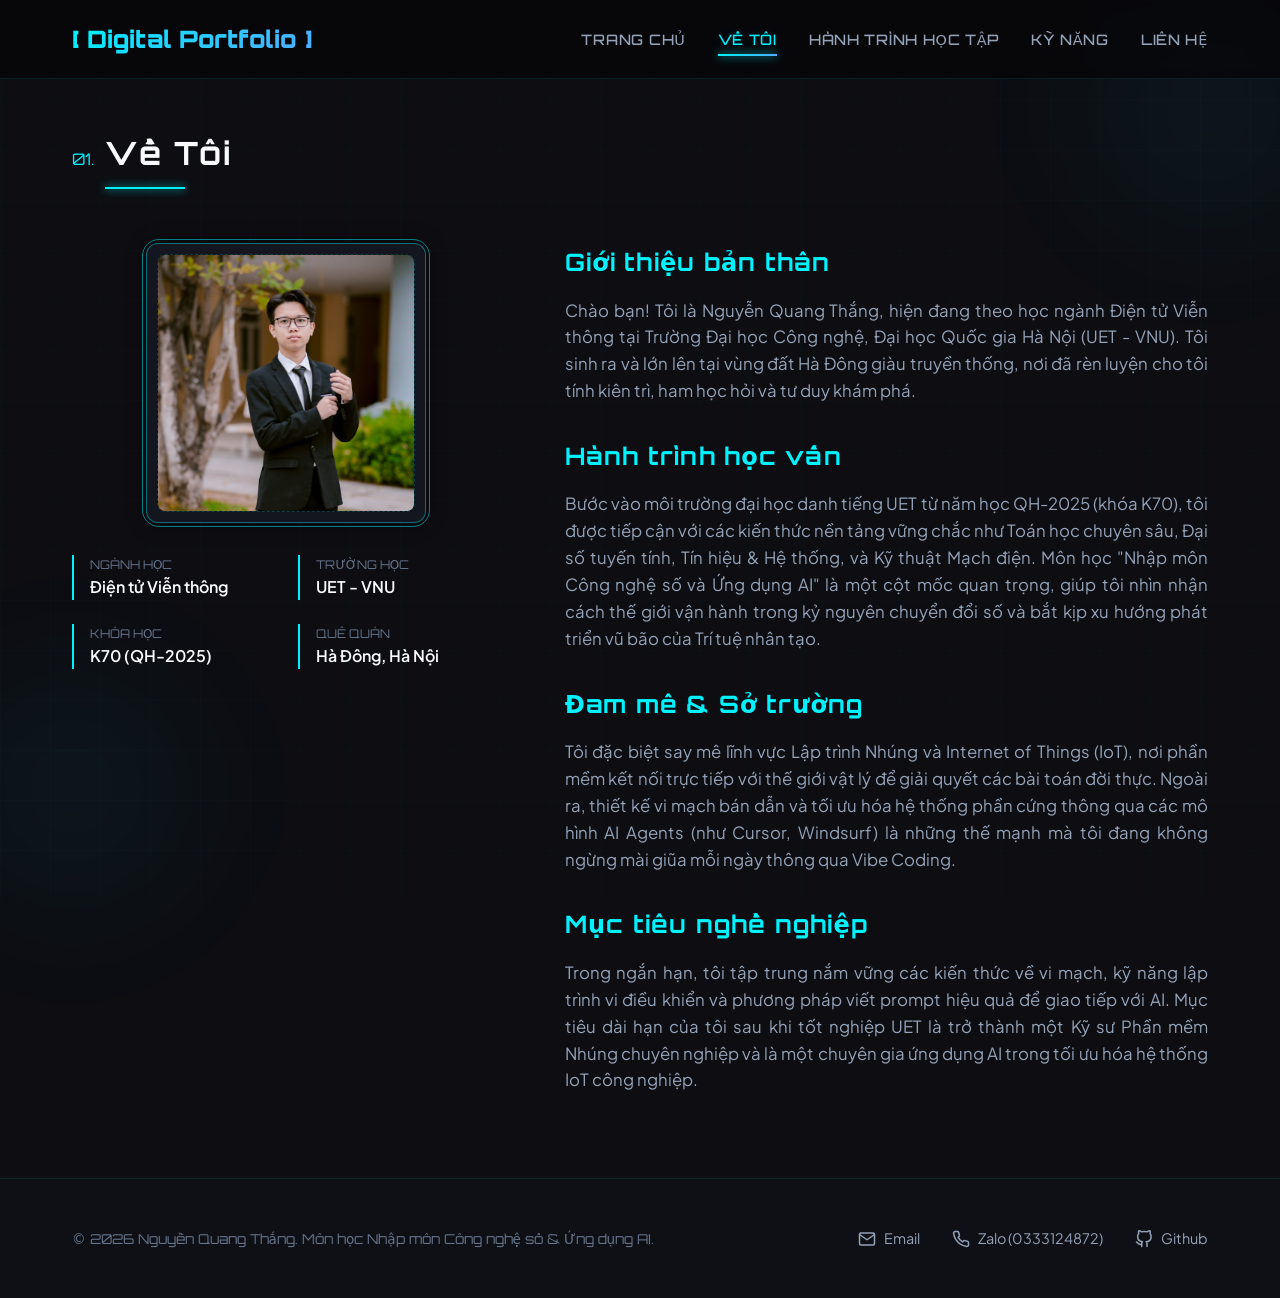
==== about.html @ 65fdec23 "Hoan thien portfolio 100%" ====
<!DOCTYPE html>
<html lang="vi">
<head>
    <meta charset="UTF-8">
    <meta name="viewport" content="width=device-width, initial-scale=1.0">
    <meta name="description" content="Thông tin giới thiệu về Nguyễn Quang Thắng - Sinh viên K70 Điện tử Viễn thông Đại học Công nghệ. Hành trình học vấn, đam mê và mục tiêu nghề nghiệp.">
    <title>Về Tôi | Nguyễn Quang Thắng</title>
    <link rel="icon" type="image/x-icon" href="assets/images/avatar.jpg">
    <!-- Open Graph / Facebook -->
    <meta property="og:type" content="website">
    <meta property="og:url" content="https://lionels-kayden.github.io/about.html">
    <meta property="og:title" content="Về Tôi | Digital Portfolio | Nguyễn Quang Thắng">
    <meta property="og:description" content="Thông tin giới thiệu về Nguyễn Quang Thắng - Sinh viên K70 Điện tử Viễn thông Đại học Công nghệ. Hành trình học vấn, đam mê và mục tiêu nghề nghiệp.">
    <meta property="og:image" content="https://via.placeholder.com/1200x630/0f111a/00f2fe?text=Nguyen+Quang+Thang+Portfolio">
    <!-- CSS Style Link -->
    <link rel="stylesheet" href="css/style.css">
</head>
<body class="page-fade-in">
    <!-- Background Elements -->
    <div class="glow-orb orb-1"></div>
    <div class="glow-orb orb-2"></div>

    <!-- Header & Navigation -->
    <header class="header" id="header">
        <nav class="navbar" id="navbar">
            <a href="index.html" class="logo" id="logoLink">Digital Portfolio</a>
            
            <div class="hamburger" id="navToggleBtn" aria-label="Toggle Navigation Menu">
                <span></span>
                <span></span>
                <span></span>
            </div>

            <ul class="nav-menu" id="navMenu">
                <li><a href="index.html" class="nav-link" id="navHome">Trang chủ</a></li>
                <li><a href="about.html" class="nav-link" id="navAbout">Về tôi</a></li>
                <li><a href="journey.html" class="nav-link" id="navJourney">Hành trình học tập</a></li>
                <li><a href="skills.html" class="nav-link" id="navSkills">Kỹ năng</a></li>
                <li><a href="contact.html" class="nav-link" id="navContact">Liên hệ</a></li>
            </ul>
        </nav>
    </header>

    <!-- Main Container -->
    <main class="container">
        <!-- About Header -->
        <section class="about-header" id="aboutHeader">
            <span class="section-number" id="aboutNum">01.</span>
            <h2 class="section-title" id="aboutTitle">Về Tôi</h2>
        </section>

        <!-- About Layout -->
        <div class="about-layout" id="aboutLayout">
            <!-- Left Column: Avatar & Quick Info -->
            <div class="about-left" id="aboutLeftCol">
                <div class="avatar-wrapper" id="avatarWrap">
                    <div class="avatar-frame" id="avatarFrame">
                        <img src="assets/images/avatar.png" alt="Nguyễn Quang Thắng" style="width: 100%; height: 100%; object-fit: cover;">
                    </div>
                </div>

                <div class="about-meta" style="width: 100%; margin-top: 2rem;" id="aboutMeta">
                    <div class="meta-item" id="metaMajor">
                        <div class="meta-label">Ngành học</div>
                        <div class="meta-val">Điện tử Viễn thông</div>
                    </div>
                    <div class="meta-item" id="metaSchool">
                        <div class="meta-label">Trường học</div>
                        <div class="meta-val">UET - VNU</div>
                    </div>
                    <div class="meta-item" id="metaClass">
                        <div class="meta-label">Khóa học</div>
                        <div class="meta-val">K70 (QH-2025)</div>
                    </div>
                    <div class="meta-item" id="metaHometown">
                        <div class="meta-label">Quê quán</div>
                        <div class="meta-val">Hà Đông, Hà Nội</div>
                    </div>
                </div>
            </div>

            <!-- Right Column: Detailed Stories -->
            <div class="about-content" id="aboutRightCol">
                <h3 id="storyIntro">Giới thiệu bản thân</h3>
                <p>
                    Chào bạn! Tôi là Nguyễn Quang Thắng, hiện đang theo học ngành Điện tử Viễn thông tại Trường Đại học Công nghệ, Đại học Quốc gia Hà Nội (UET - VNU). Tôi sinh ra và lớn lên tại vùng đất Hà Đông giàu truyền thống, nơi đã rèn luyện cho tôi tính kiên trì, ham học hỏi và tư duy khám phá.
                </p>

                <h3 id="storyEducation">Hành trình học vấn</h3>
                <p>
                    Bước vào môi trường đại học danh tiếng UET từ năm học QH-2025 (khóa K70), tôi được tiếp cận với các kiến thức nền tảng vững chắc như Toán học chuyên sâu, Đại số tuyến tính, Tín hiệu & Hệ thống, và Kỹ thuật Mạch điện. Môn học "Nhập môn Công nghệ số và Ứng dụng AI" là một cột mốc quan trọng, giúp tôi nhìn nhận cách thế giới vận hành trong kỷ nguyên chuyển đổi số và bắt kịp xu hướng phát triển vũ bão của Trí tuệ nhân tạo.
                </p>

                <h3 id="storyPassions">Đam mê & Sở trường</h3>
                <p>
                    Tôi đặc biệt say mê lĩnh vực Lập trình Nhúng và Internet of Things (IoT), nơi phần mềm kết nối trực tiếp với thế giới vật lý để giải quyết các bài toán đời thực. Ngoài ra, thiết kế vi mạch bán dẫn và tối ưu hóa hệ thống phần cứng thông qua các mô hình AI Agents (như Cursor, Windsurf) là những thế mạnh mà tôi đang không ngừng mài giũa mỗi ngày thông qua Vibe Coding.
                </p>

                <h3 id="storyGoals">Mục tiêu nghề nghiệp</h3>
                <p>
                    Trong ngắn hạn, tôi tập trung nắm vững các kiến thức về vi mạch, kỹ năng lập trình vi điều khiển và phương pháp viết prompt hiệu quả để giao tiếp với AI. Mục tiêu dài hạn của tôi sau khi tốt nghiệp UET là trở thành một Kỹ sư Phần mềm Nhúng chuyên nghiệp và là một chuyên gia ứng dụng AI trong tối ưu hóa hệ thống IoT công nghiệp.
                </p>
            </div>
        </div>
    </main>

    <!-- Footer -->
    <footer class="footer" id="footer">
        <div class="footer-content" id="footerContent">
            <div class="footer-left" id="footerLeft">
                <p id="copyright">© 2026 Nguyễn Quang Thắng. Môn học Nhập môn Công nghệ số & Ứng dụng AI.</p>
            </div>
            <div class="footer-contacts" id="footerContacts">
                <a href="mailto:nguyenquangthang8827@gmail.com" class="contact-link" id="contactEmail">
                    <svg width="18" height="18" viewBox="0 0 24 24" fill="none" stroke="currentColor" stroke-width="2" stroke-linecap="round" stroke-linejoin="round">
                        <path d="M4 4h16c1.1 0 2 .9 2 2v12c0 1.1-.9 2-2 2H4c-1.1 0-2-.9-2-2V6c0-1.1.9-2 2-2z" />
                        <polyline points="22,6 12,13 2,6" />
                    </svg>
                    Email
                </a>
                <a href="tel:0333124872" class="contact-link" id="contactZalo">
                    <svg width="18" height="18" viewBox="0 0 24 24" fill="none" stroke="currentColor" stroke-width="2" stroke-linecap="round" stroke-linejoin="round">
                        <path d="M22 16.92v3a2 2 0 0 1-2.18 2 19.79 19.79 0 0 1-8.63-3.07 19.5 19.5 0 0 1-6-6 19.79 19.79 0 0 1-3.07-8.67A2 2 0 0 1 4.11 2h3a2 2 0 0 1 2 1.72 12.84 12.84 0 0 0 .7 2.81 2 2 0 0 1-.45 2.11L8.09 9.91a16 16 0 0 0 6 6l1.27-1.27a2 2 0 0 1 2.11-.45 12.84 12.84 0 0 0 2.81.7A2 2 0 0 1 22 16.92z" />
                    </svg>
                    Zalo (0333124872)
                </a>
                <a href="https://github.com/lionels-kayden" target="_blank" rel="noopener noreferrer" class="contact-link" id="contactGithub">
                    <svg width="18" height="18" viewBox="0 0 24 24" fill="none" stroke="currentColor" stroke-width="2" stroke-linecap="round" stroke-linejoin="round">
                        <path d="M9 19c-5 1.5-5-2.5-7-3m14 6v-3.87a3.37 3.37 0 0 0-.94-2.61c3.14-.35 6.44-1.54 6.44-7A5.44 5.44 0 0 0 20 4.77 5.07 5.07 0 0 0 19.91 1S18.73.65 16 2.48a13.38 13.38 0 0 0-7 0C6.27.65 5.09 1 5.09 1A5.07 5.07 0 0 0 5 4.77a5.44 5.44 0 0 0-1.5 3.78c0 5.42 3.3 6.61 6.44 7A3.37 3.37 0 0 0 9 18.13V22" />
                    </svg>
                    Github
                </a>
            </div>
        </div>
    </footer>

    <!-- Back to Top Button -->
    <button class="back-to-top" id="backToTop" title="Cuộn về đầu trang">&#8593;</button>

    <!-- Main JavaScript Link -->
    <script src="js/main.js"></script>
</body>
</html>
---- css/style.css ----
/* 
   ==========================================================================
   DIGITAL PORTFOLIO SYSTEM CSS - BY NGUYEN QUANG THANG (K70 UET-VNU)
   Style: Minimalist Cyberpunk Dark Mode (Refactored for 5-page layout)
   ========================================================================== 
*/

/* Google Fonts Import */
@import url('https://fonts.googleapis.com/css2?family=Orbitron:wght@400;500;700;900&family=Plus+Jakarta+Sans:wght@300;400;500;600;700;800&display=swap');

/* CSS Variables */
:root {
    --bg-base: #08080a;
    --bg-surface: #0f1015;
    --bg-card: #14161f;
    --bg-card-hover: #1b1e2a;
    
    --primary: #00f2fe;        /* Electric Neon Cyan */
    --secondary: #4facfe;      /* Deep Cyber Blue */
    --primary-glow: rgba(0, 242, 254, 0.15);
    --secondary-glow: rgba(79, 172, 254, 0.15);
    
    --border-dim: rgba(0, 242, 254, 0.1);
    --border-focus: rgba(0, 242, 254, 0.4);
    --border-glow: #00f2fe;

    --text-main: #f8fafc;
    --text-muted: #94a3b8;
    --text-dark: #64748b;
    
    --font-heading: 'Orbitron', system-ui, sans-serif;
    --font-body: 'Plus Jakarta Sans', system-ui, sans-serif;
    
    --transition-fast: 0.2s cubic-bezier(0.4, 0, 0.2, 1);
    --transition-smooth: 0.4s cubic-bezier(0.4, 0, 0.2, 1);
    --border-radius: 12px;
}

/* Base Styles */
* {
    margin: 0;
    padding: 0;
    box-sizing: border-box;
    scroll-behavior: smooth;
}

html, body {
    margin: 0;
    padding: 0;
    height: 100%;
}

body {
    background-color: #0d0d12;
    color: var(--text-main);
    font-family: var(--font-body);
    line-height: 1.6;
    overflow-x: hidden;
    position: relative;
    display: grid;
    grid-template-rows: auto 1fr auto;
    min-height: 100vh;
}

/* Background Cyber Grid Effect */
body::before {
    content: '';
    position: fixed;
    top: 0;
    left: 0;
    width: 100vw;
    height: 100vh;
    background-image: 
        linear-gradient(rgba(0, 242, 254, 0.02) 1px, transparent 1px),
        linear-gradient(90deg, rgba(0, 242, 254, 0.02) 1px, transparent 1px);
    background-size: 50px 50px;
    z-index: -2;
    pointer-events: none;
}

/* Accent Glow Orbs */
.glow-orb {
    position: fixed;
    width: 400px;
    height: 400px;
    border-radius: 50%;
    background: radial-gradient(circle, rgba(0, 242, 254, 0.05) 0%, transparent 70%);
    filter: blur(40px);
    z-index: -1;
    pointer-events: none;
}
.orb-1 { top: -10%; right: -10%; }
.orb-2 { bottom: -10%; left: -10%; }

/* Scrollbar */
::-webkit-scrollbar {
    width: 8px;
}
::-webkit-scrollbar-track {
    background: #0f111a;
}
::-webkit-scrollbar-thumb {
    background: #00f2fe;
    border-radius: 10px;
}
::-webkit-scrollbar-thumb:hover {
    background: #33f5ff;
    box-shadow: 0 0 15px rgba(0, 242, 254, 0.8);
}

/* Page Transition */
.page-fade-in {
    animation: fadeIn 0.5s ease-out forwards;
}
@keyframes fadeIn {
    from {
        opacity: 0;
        transform: translateY(10px);
    }
    to {
        opacity: 1;
        transform: translateY(0);
    }
}

/* Typography */
h1, h2, h3, h4, h5, h6 {
    font-family: var(--font-heading);
    letter-spacing: 0.05em;
    font-weight: 700;
}

a {
    color: inherit;
    text-decoration: none;
    transition: var(--transition-fast);
}

/* Header & Navbar */
.header {
    position: fixed;
    top: 0;
    left: 0;
    width: 100%;
    background: rgba(8, 8, 10, 0.85);
    backdrop-filter: blur(12px);
    -webkit-backdrop-filter: blur(12px);
    border-bottom: 1px solid var(--border-dim);
    z-index: 1000;
    transition: var(--transition-smooth);
}

.navbar {
    max-width: 1200px;
    margin: 0 auto;
    padding: 1.25rem 2rem;
    display: flex;
    justify-content: space-between;
    align-items: center;
}

.logo {
    font-family: var(--font-heading);
    font-size: 1.5rem;
    font-weight: 900;
    background: linear-gradient(135deg, var(--primary), var(--secondary));
    -webkit-background-clip: text;
    -webkit-text-fill-color: transparent;
    display: flex;
    align-items: center;
    gap: 0.5rem;
    position: relative;
}

.logo::after {
    content: ' ]';
    color: var(--primary);
}
.logo::before {
    content: '[ ';
    color: var(--primary);
}

.nav-menu {
    display: flex;
    gap: 2rem;
    list-style: none;
}

.nav-link {
    font-size: 0.9rem;
    font-weight: 500;
    color: var(--text-muted);
    position: relative;
    padding: 0.5rem 0;
    text-transform: uppercase;
    font-family: var(--font-heading);
    letter-spacing: 0.05em;
}

.nav-link:hover, .nav-link.active {
    color: var(--primary);
    text-shadow: 0 0 8px var(--primary-glow);
}

.nav-link::after {
    content: '';
    position: absolute;
    bottom: 0;
    left: 0;
    width: 0;
    height: 2px;
    background: linear-gradient(90deg, var(--primary), var(--secondary));
    transition: var(--transition-fast);
    box-shadow: 0 0 8px var(--primary);
}

.nav-link:hover::after, .nav-link.active::after {
    width: 100%;
}

/* Mobile Hamburger */
.hamburger {
    display: none;
    flex-direction: column;
    gap: 6px;
    cursor: pointer;
    background: none;
    border: none;
    padding: 5px;
    z-index: 1001;
}

.hamburger span {
    width: 25px;
    height: 2px;
    background-color: var(--text-main);
    transition: var(--transition-fast);
}

/* Common Container */
.container {
    max-width: 1200px;
    width: 100%;
    margin: 0 auto;
    padding: 8rem 2rem 4rem 2rem;
    flex: 1;
}

/* Hero Section */
.hero-section {
    min-height: 70vh;
    display: flex;
    flex-direction: column;
    justify-content: center;
    position: relative;
}

.hero-tag {
    display: inline-block;
    font-family: var(--font-heading);
    font-size: 0.85rem;
    color: var(--primary);
    border: 1px solid var(--border-focus);
    background: rgba(0, 242, 254, 0.03);
    padding: 0.35rem 1rem;
    border-radius: 50px;
    margin-bottom: 1.5rem;
    letter-spacing: 0.1em;
    width: fit-content;
    box-shadow: inset 0 0 10px var(--primary-glow);
}

.hero-title {
    font-size: clamp(2.2rem, 5.5vw, 4rem);
    line-height: 1.15;
    margin-bottom: 1.5rem;
}

.hero-title span {
    background: linear-gradient(135deg, var(--primary) 0%, var(--secondary) 100%);
    -webkit-background-clip: text;
    -webkit-text-fill-color: transparent;
    text-shadow: 0 0 40px rgba(0, 242, 254, 0.1);
    position: relative;
    display: inline-block;
}

/* Glitch Hover Effect for H1 span */
.hero-title:hover span::before,
.hero-title:hover span::after {
    content: attr(data-text);
    position: absolute;
    top: 0;
    left: 0;
    width: 100%;
    height: 100%;
    background: transparent;
    -webkit-text-fill-color: var(--text-main);
    pointer-events: none;
}

.hero-title:hover span::before {
    left: 2px;
    text-shadow: -2px 0 #ef4444;
    animation: glitch-anim-1 1s infinite linear alternate-reverse;
}

.hero-title:hover span::after {
    left: -2px;
    text-shadow: -2px 0 #00f2fe, 2px 2px #ef4444;
    animation: glitch-anim-2 1.5s infinite linear alternate-reverse;
}

@keyframes glitch-anim-1 {
    0% { clip-path: inset(20% 0 30% 0); }
    10% { clip-path: inset(60% 0 10% 0); }
    20% { clip-path: inset(40% 0 50% 0); }
    30% { clip-path: inset(80% 0 5% 0); }
    40% { clip-path: inset(10% 0 70% 0); }
    50% { clip-path: inset(50% 0 20% 0); }
    60% { clip-path: inset(30% 0 60% 0); }
    70% { clip-path: inset(70% 0 40% 0); }
    80% { clip-path: inset(90% 0 10% 0); }
    90% { clip-path: inset(15% 0 80% 0); }
    100% { clip-path: inset(45% 0 35% 0); }
}

@keyframes glitch-anim-2 {
    0% { clip-path: inset(40% 0 40% 0); }
    10% { clip-path: inset(10% 0 80% 0); }
    20% { clip-path: inset(70% 0 10% 0); }
    30% { clip-path: inset(30% 0 60% 0); }
    40% { clip-path: inset(90% 0 5% 0); }
    50% { clip-path: inset(20% 0 70% 0); }
    60% { clip-path: inset(80% 0 20% 0); }
    70% { clip-path: inset(50% 0 45% 0); }
    80% { clip-path: inset(5% 0 90% 0); }
    90% { clip-path: inset(65% 0 15% 0); }
    100% { clip-path: inset(35% 0 50% 0); }
}

.hero-subtitle {
    font-size: clamp(1.05rem, 2vw, 1.35rem);
    color: var(--text-main);
    font-weight: 500;
    max-width: 800px;
    margin-bottom: 1rem;
    border-left: 4px solid var(--primary);
    padding-left: 1.5rem;
}

.hero-desc {
    font-size: 1.05rem;
    color: var(--text-muted);
    max-width: 600px;
    margin-bottom: 2.5rem;
}

.hero-actions {
    display: flex;
    gap: 1.5rem;
    flex-wrap: wrap;
}

.hero-btn {
    display: inline-block;
    padding: 0.85rem 2rem;
    font-family: var(--font-heading);
    font-weight: 600;
    font-size: 0.85rem;
    text-transform: uppercase;
    letter-spacing: 0.1em;
    background: linear-gradient(135deg, var(--primary), var(--secondary));
    color: #000;
    border-radius: var(--border-radius);
    position: relative;
    overflow: hidden;
    z-index: 1;
    transition: var(--transition-fast);
    cursor: pointer;
    text-align: center;
}

.hero-btn:hover {
    transform: translateY(-2px);
    box-shadow: 0 0 25px var(--primary);
}

.hero-btn.outline {
    background: transparent;
    color: var(--primary);
    border: 1px solid var(--primary);
}

.hero-btn.outline:hover {
    background: rgba(0, 242, 254, 0.05);
    box-shadow: 0 0 15px var(--primary-glow);
}

/* About Page Styles */
.about-header {
    margin-bottom: 4rem;
}

.section-number {
    font-family: var(--font-heading);
    color: var(--primary);
    font-size: 1rem;
    margin-right: 0.5rem;
}

.section-title {
    font-size: 2rem;
    display: inline-block;
    position: relative;
}

.section-title::after {
    content: '';
    position: absolute;
    width: 80px;
    height: 2px;
    background: var(--primary);
    bottom: -10px;
    left: 0;
    box-shadow: 0 0 8px var(--primary);
}

.about-layout {
    display: grid;
    grid-template-columns: 1fr 1.5fr;
    gap: 4rem;
    align-items: start;
}

.avatar-wrapper {
    position: relative;
    width: 280px;
    height: 280px;
    border-radius: var(--border-radius);
    background: var(--bg-card);
    border: 1px solid var(--border-focus);
    padding: 10px;
    box-shadow: 0 0 20px rgba(0, 0, 0, 0.4);
    display: flex;
    align-items: center;
    justify-content: center;
    margin: 0 auto;
    transform-style: preserve-3d;
}

.avatar-wrapper::before {
    content: '';
    position: absolute;
    top: -5px;
    left: -5px;
    right: -5px;
    bottom: -5px;
    border: 1px solid var(--primary);
    border-radius: calc(var(--border-radius) + 5px);
    z-index: -1;
    opacity: 0.5;
    animation: pulseGlow 3s infinite alternate;
}

.avatar-frame {
    width: 100%;
    height: 100%;
    border-radius: calc(var(--border-radius) - 4px);
    overflow: hidden;
    position: relative;
    background: linear-gradient(135deg, #10121a, #07080c);
    display: flex;
    flex-direction: column;
    justify-content: center;
    align-items: center;
    text-align: center;
    border: 1px dashed rgba(0, 242, 254, 0.2);
    transform: translateZ(20px);
    transform-style: preserve-3d;
}

/* Glare overlay for 3D Tilt */
.glare-effect {
    position: absolute;
    top: 0;
    left: 0;
    width: 100%;
    height: 100%;
    pointer-events: none;
    border-radius: inherit;
    z-index: 10;
    transition: background 0.15s ease;
}

.avatar-frame svg {
    color: var(--primary);
    margin-bottom: 1rem;
    filter: drop-shadow(0 0 8px var(--primary-glow));
}

.avatar-placeholder-text {
    font-family: var(--font-heading);
    font-size: 0.8rem;
    color: var(--text-dark);
    text-transform: uppercase;
}

.about-content h3 {
    font-size: 1.5rem;
    color: var(--primary);
    margin-bottom: 1rem;
    margin-top: 2rem;
    font-family: var(--font-heading);
}

.about-content h3:first-of-type {
    margin-top: 0;
}

.about-content p {
    font-size: 1.05rem;
    color: var(--text-muted);
    margin-bottom: 1.25rem;
    text-align: justify;
}

.about-meta {
    display: grid;
    grid-template-columns: repeat(2, 1fr);
    gap: 1.5rem;
    margin-top: 2rem;
}

.meta-item {
    border-left: 2px solid var(--primary);
    padding-left: 1rem;
}

.meta-label {
    font-size: 0.75rem;
    text-transform: uppercase;
    color: var(--text-dark);
    font-family: var(--font-heading);
}

.meta-val {
    font-size: 1rem;
    font-weight: 600;
    color: var(--text-main);
}

/* Journey Page Styles */
.journey-header {
    text-align: center;
    max-width: 800px;
    margin: 0 auto 4rem auto;
}

.journey-subtitle {
    color: var(--text-muted);
    font-size: 1.1rem;
    margin-top: 1rem;
}

.topics-grid {
    display: grid;
    grid-template-columns: 1fr;
    gap: 3rem;
    max-width: 800px;
    margin: 0 auto;
}

.topic-card {
    background: var(--bg-card);
    border: 1px solid var(--border-dim);
    border-radius: var(--border-radius);
    padding: 3rem;
    position: relative;
    overflow: hidden;
    transition: var(--transition-smooth);
}

.topic-card::after {
    content: '';
    position: absolute;
    top: 0;
    right: 0;
    width: 150px;
    height: 150px;
    background: radial-gradient(circle, rgba(0, 242, 254, 0.05) 0%, transparent 70%);
    pointer-events: none;
}

.topic-card:hover {
    transform: translateY(-5px);
    border-color: var(--border-focus);
    box-shadow: 0 15px 35px -10px var(--primary-glow);
}

.topic-badge {
    display: inline-block;
    font-family: var(--font-heading);
    font-size: 0.75rem;
    color: var(--secondary);
    border: 1px solid rgba(79, 172, 254, 0.2);
    background: rgba(79, 172, 254, 0.05);
    padding: 0.3rem 1rem;
    border-radius: 50px;
    margin-bottom: 1.5rem;
    text-transform: uppercase;
}

.topic-title {
    font-size: 1.75rem;
    margin-bottom: 1rem;
    color: var(--text-main);
}

.topic-desc {
    font-size: 1.05rem;
    color: var(--text-muted);
    margin-bottom: 2rem;
    line-height: 1.7;
}

.topic-btn {
    display: inline-flex;
    align-items: center;
    gap: 0.75rem;
    padding: 0.85rem 2rem;
    background: linear-gradient(135deg, var(--primary), var(--secondary));
    color: #000;
    font-family: var(--font-heading);
    font-size: 0.85rem;
    font-weight: 700;
    text-transform: uppercase;
    border-radius: var(--border-radius);
    transition: var(--transition-fast);
}

.topic-btn:hover {
    box-shadow: 0 0 20px var(--primary);
    transform: scale(1.02);
}

.topic-btn svg {
    transition: var(--transition-fast);
}

.topic-btn:hover svg {
    transform: translateX(5px);
}

/* Skills Page Styles */
.skills-grid {
    display: grid;
    grid-template-columns: repeat(auto-fit, minmax(320px, 1fr));
    gap: 2rem;
    margin-top: 4rem;
}

.skill-card {
    background: var(--bg-card);
    border: 1px solid var(--border-dim);
    border-radius: var(--border-radius);
    padding: 2.5rem 2rem;
    position: relative;
    overflow: hidden;
    transition: var(--transition-smooth);
}

.skill-card::before {
    content: '';
    position: absolute;
    top: 0;
    left: 0;
    width: 4px;
    height: 100%;
    background: linear-gradient(to bottom, var(--primary), var(--secondary));
    opacity: 0;
    transition: var(--transition-fast);
}

.skill-card:hover {
    transform: translateY(-5px);
    background: var(--bg-card-hover);
    border-color: var(--border-focus);
    box-shadow: 0 10px 30px -15px var(--primary-glow);
}

.skill-card:hover::before {
    opacity: 1;
}

.skill-icon {
    font-size: 2rem;
    color: var(--primary);
    margin-bottom: 1.5rem;
    display: inline-block;
}

.skill-icon svg {
    filter: drop-shadow(0 0 6px var(--primary-glow));
}

.skill-title {
    font-size: 1.25rem;
    margin-bottom: 1.25rem;
    color: var(--text-main);
    font-family: var(--font-heading);
}

.skill-list {
    list-style: none;
}

.skill-list li {
    font-size: 0.95rem;
    color: var(--text-muted);
    margin-bottom: 0.75rem;
    display: flex;
    align-items: center;
    gap: 0.75rem;
}

.skill-list li::before {
    content: '▶';
    color: var(--primary);
    font-size: 0.65rem;
    text-shadow: 0 0 5px var(--primary);
}

/* Contact Page Styles */
.contact-layout {
    display: grid;
    grid-template-columns: 1fr 1.2fr;
    gap: 4rem;
    margin-top: 4rem;
    align-items: start;
}

.contact-info h3 {
    font-size: 1.5rem;
    color: var(--primary);
    margin-bottom: 1.5rem;
    font-family: var(--font-heading);
}

.contact-info p {
    font-size: 1.05rem;
    color: var(--text-muted);
    margin-bottom: 2rem;
}

.contact-channels {
    display: flex;
    flex-direction: column;
    gap: 1.5rem;
}

.channel-card {
    background: var(--bg-card);
    border: 1px solid var(--border-dim);
    border-radius: var(--border-radius);
    padding: 1.25rem 1.5rem;
    display: flex;
    align-items: center;
    gap: 1.25rem;
    transition: var(--transition-smooth);
}

.channel-card:hover {
    border-color: var(--border-focus);
    background: var(--bg-card-hover);
    transform: translateX(5px);
    box-shadow: 0 5px 15px rgba(0, 242, 254, 0.05);
}

.channel-icon {
    width: 45px;
    height: 45px;
    border-radius: 50%;
    background: rgba(0, 242, 254, 0.05);
    display: flex;
    align-items: center;
    justify-content: center;
    color: var(--primary);
    border: 1px solid rgba(0, 242, 254, 0.1);
}

.channel-details .channel-label {
    font-size: 0.75rem;
    text-transform: uppercase;
    color: var(--text-dark);
    font-family: var(--font-heading);
}

.channel-details .channel-val {
    font-size: 1rem;
    font-weight: 600;
    color: var(--text-main);
}

/* Contact Form */
.contact-form-container {
    background: var(--bg-surface);
    border: 1px solid var(--border-dim);
    border-radius: var(--border-radius);
    padding: 3rem;
    box-shadow: 0 15px 30px rgba(0,0,0,0.3);
}

.form-group {
    margin-bottom: 1.5rem;
}

.form-label {
    display: block;
    font-family: var(--font-heading);
    font-size: 0.8rem;
    color: var(--text-muted);
    margin-bottom: 0.5rem;
    text-transform: uppercase;
    letter-spacing: 0.05em;
}

.form-input {
    width: 100%;
    background: var(--bg-base);
    border: 1px solid var(--border-dim);
    border-radius: 8px;
    padding: 0.85rem 1rem;
    color: var(--text-main);
    font-family: var(--font-body);
    font-size: 0.95rem;
    transition: var(--transition-fast);
}

.form-input:focus {
    outline: none;
    border-color: var(--primary);
    box-shadow: 0 0 10px var(--primary-glow);
}

textarea.form-input {
    resize: vertical;
    min-height: 120px;
}

.btn-submit {
    width: 100%;
    padding: 0.9rem;
    border: none;
    background: linear-gradient(135deg, var(--primary), var(--secondary));
    color: #000;
    font-family: var(--font-heading);
    font-weight: 700;
    font-size: 0.85rem;
    text-transform: uppercase;
    letter-spacing: 0.1em;
    border-radius: 8px;
    cursor: pointer;
    transition: var(--transition-fast);
}

.btn-submit:hover {
    box-shadow: 0 0 20px var(--primary);
    transform: translateY(-2px);
}

/* ==========================================================================
   CNS PAGE & ARTICLE SUB-PAGE STYLES (NEWLY ADDED)
   ========================================================================== */

/* Contrast Light-Gray Hero Section */
.hero-light-gray {
    background-color: #f1f5f9;
    border-radius: var(--border-radius);
    padding: 4rem 3rem;
    margin-bottom: 4rem;
    border: 1px solid #e2e8f0;
    box-shadow: 0 10px 15px -3px rgba(0, 0, 0, 0.1);
    color: #0f172a;
}

/* Glassmorphism Hero Section */
.hero-glass {
    background: rgba(0, 242, 254, 0.05);
    backdrop-filter: blur(16px);
    -webkit-backdrop-filter: blur(16px);
    border: 1px solid rgba(0, 242, 254, 0.25);
    border-radius: 16px;
    box-shadow: 0 8px 32px 0 rgba(0, 0, 0, 0.5), inset 0 0 15px rgba(0, 242, 254, 0.05);
    padding: 4.5rem 3.5rem;
    margin-bottom: 4rem;
    color: var(--text-main);
    position: relative;
    overflow: hidden;
}

.hero-glass h1 {
    color: #ffffff;
    font-weight: 800;
    font-size: clamp(2.2rem, 4.5vw, 3.2rem);
    margin-bottom: 1.25rem;
    text-shadow: 
        0 0 10px rgba(0, 242, 254, 0.8),
        0 0 20px rgba(0, 242, 254, 0.5),
        0 0 40px rgba(0, 242, 254, 0.3),
        0 0 80px rgba(0, 242, 254, 0.1);
}

.hero-glass p {
    color: var(--text-muted);
    font-size: 1.1rem;
    margin: 0;
    line-height: 1.7;
    letter-spacing: 0.02em;
}

.cns-badge-wrapper {
    margin-bottom: 1.25rem;
}

.cns-badge {
    display: inline-block;
    background: rgba(0, 242, 254, 0.1);
    color: #00f2fe;
    text-transform: uppercase;
    font-weight: 600;
    font-size: 0.8rem;
    padding: 6px 16px;
    border-radius: 50px;
    border: 1px solid rgba(0, 242, 254, 0.5);
    letter-spacing: 0.08em;
    box-shadow: 0 0 10px rgba(0, 242, 254, 0.15);
}

.hero-light-gray h1 {
    color: #0f172a;
    font-size: clamp(2rem, 4vw, 2.75rem);
    margin-bottom: 0.5rem;
}

.hero-light-gray .subtitle {
    color: #0891b2; /* Cyan dark enough for light-gray contrast */
    font-family: var(--font-heading);
    font-weight: 700;
    font-size: 1.1rem;
    text-transform: uppercase;
    letter-spacing: 0.05em;
    margin-bottom: 1rem;
}

.hero-light-gray p {
    color: #334155;
    font-size: 1.05rem;
}

.hero-light-gray hr {
    border: 0;
    height: 1px;
    background-color: #cbd5e1;
    margin: 1.5rem 0;
}

.hero-light-gray.center {
    text-align: center;
}

/* Lesson Hero Section (Cyber Minimalist - Transparent Background) */
.lesson-hero {
    background: transparent;
    padding: 2.5rem 1rem;
    margin-bottom: 0;
    text-align: center;
    border: none;
    box-shadow: none;
}

.lesson-hero h1 {
    color: #ffffff;
    font-weight: 700;
    font-size: clamp(1.8rem, 4vw, 2.5rem);
    margin-bottom: 0.75rem;
    text-shadow: 0 0 10px rgba(255, 255, 255, 0.2);
    letter-spacing: 0.02em;
}

.lesson-hero .subtitle {
    color: #00f2fe;
    font-family: var(--font-heading);
    font-weight: 600;
    font-size: 0.8rem;
    text-transform: uppercase;
    letter-spacing: 0.15em;
    margin-bottom: 0.75rem;
}

.lesson-hero p {
    color: #a0a0bc;
    font-size: 0.95rem;
    font-style: italic;
    letter-spacing: 0.02em;
}

/* Custom Neon Separator Divider */
.neon-divider {
    width: 70%;
    height: 1px;
    background: linear-gradient(90deg, transparent, #00f2fe 20%, #00f2fe 80%, transparent);
    margin: 0.5rem auto 3.5rem auto;
    box-shadow: 0 4px 15px rgba(0, 242, 254, 0.3);
}

/* Grid Layout for CNS Tasks list (3-column) */
.rubric-grid {
    display: grid;
    grid-template-columns: repeat(3, 1fr);
    gap: 2rem;
    margin-bottom: 5rem;
}

/* Special High-contrast Border Card (e.g. Task 7A) */
.cyber-card {
    background: #151821;
    border: 1px solid rgba(0, 242, 254, 0.2);
    border-radius: 12px;
    padding: 2.5rem 2rem;
    display: flex;
    flex-direction: column;
    justify-content: space-between;
    min-height: 320px;
    transition: var(--transition-smooth);
    position: relative;
    overflow: hidden;
    cursor: pointer;
}

.cyber-card::after {
    content: '';
    position: absolute;
    top: 0;
    right: 0;
    width: 150px;
    height: 150px;
    background: radial-gradient(circle, rgba(0, 242, 254, 0.04) 0%, transparent 70%);
    pointer-events: none;
}

.cyber-card:hover {
    transform: translateY(-5px);
    border-color: var(--primary);
    background: #1c202d;
    box-shadow: 0 10px 30px -10px var(--primary-glow), 0 0 20px rgba(0, 242, 254, 0.2);
}

.cyber-card.special-cns-card {
    border: 2px solid #2563eb;
    box-shadow: 0 0 15px rgba(37, 99, 235, 0.25);
}

.cyber-card.special-cns-card:hover {
    border-color: #3b82f6;
    box-shadow: 0 0 25px rgba(59, 130, 246, 0.4), 0 0 20px rgba(59, 130, 246, 0.2);
}

.cyber-card .time-text {
    font-size: 0.8rem;
    color: var(--text-dark);
    margin-bottom: 0.75rem;
    display: block;
}

/* Lesson card tags & buttons */
.task-tag {
    display: inline-block;
    font-family: var(--font-heading);
    font-size: 0.75rem;
    color: var(--primary);
    border: 1px solid rgba(0, 242, 254, 0.2);
    background: rgba(0, 242, 254, 0.05);
    padding: 0.25rem 0.75rem;
    border-radius: 50px;
    margin-bottom: 1rem;
    text-transform: uppercase;
    letter-spacing: 0.05em;
    width: fit-content;
}

.special-cns-card .task-tag {
    background: rgba(37, 99, 235, 0.1);
    color: #3b82f6;
    border-color: rgba(37, 99, 235, 0.2);
}

.btn-proof {
    display: inline-block;
    padding: 0.6rem 1.25rem;
    font-family: var(--font-heading);
    font-size: 0.8rem;
    font-weight: 600;
    text-transform: uppercase;
    letter-spacing: 0.05em;
    color: var(--primary);
    border: 1px solid var(--primary);
    border-radius: 6px;
    background: transparent;
    transition: var(--transition-fast);
    text-align: center;
    margin-top: 1.5rem;
    width: fit-content;
}

.cyber-card:hover .btn-proof {
    background: var(--primary);
    color: #000;
    box-shadow: 0 0 15px var(--primary);
}

.special-cns-card .btn-proof {
    color: #3b82f6;
    border-color: #2563eb;
}

.cyber-card.special-cns-card:hover .btn-proof {
    background: #2563eb;
    color: #fff;
    border-color: #2563eb;
    box-shadow: 0 0 15px rgba(37, 99, 235, 0.5);
}

/* Make entire card clickable */
.cyber-card .btn-proof::after {
    content: '';
    position: absolute;
    top: 0;
    left: 0;
    right: 0;
    bottom: 0;
    z-index: 2;
}

/* Admin Upload Zone Styling */
.admin-upload-zone {
    background: rgba(20, 22, 31, 0.6);
    border: 2px dashed var(--primary);
    border-radius: 12px;
    padding: 40px 30px;
    text-align: center;
    transition: var(--transition-smooth);
    display: flex;
    flex-direction: column;
    align-items: center;
    justify-content: center;
    gap: 1.25rem;
    box-shadow: inset 0 0 15px rgba(0, 242, 254, 0.03);
    margin-bottom: 1rem;
}

.admin-upload-zone:hover {
    border-color: var(--secondary);
    box-shadow: inset 0 0 20px rgba(0, 242, 254, 0.05), 0 0 15px rgba(0, 242, 254, 0.1);
}

.admin-upload-zone svg {
    color: var(--primary);
    filter: drop-shadow(0 0 8px var(--primary-glow));
    transition: var(--transition-fast);
}

.admin-upload-zone:hover svg {
    transform: translateY(-3px);
    color: var(--secondary);
    filter: drop-shadow(0 0 8px var(--secondary-glow));
}

.admin-upload-text {
    font-size: 0.95rem;
    color: var(--text-muted);
    max-width: 500px;
    line-height: 1.5;
}

.admin-upload-text strong {
    color: var(--text-main);
}

.btn-upload-mock {
    display: inline-block;
    padding: 0.65rem 1.75rem;
    font-family: var(--font-heading);
    font-weight: 600;
    font-size: 0.75rem;
    text-transform: uppercase;
    letter-spacing: 0.05em;
    background: rgba(0, 242, 254, 0.05);
    color: var(--primary);
    border: 1px solid var(--primary);
    border-radius: 6px;
    cursor: pointer;
    transition: var(--transition-fast);
}

.btn-upload-mock:hover {
    background: var(--primary);
    color: #000;
    box-shadow: 0 0 15px var(--primary);
}

/* Reflection Cards Grid */
.reflection-grid {
    display: grid;
    grid-template-columns: 1fr;
    gap: 1.25rem;
}

.reflection-item-card {
    background: rgba(255, 255, 255, 0.02);
    border: 1px solid var(--border-dim);
    border-radius: 8px;
    padding: 1.5rem;
    transition: var(--transition-smooth);
}

.reflection-item-card:hover {
    background: rgba(255, 255, 255, 0.04);
    border-color: var(--border-focus);
    box-shadow: 0 5px 15px rgba(0, 242, 254, 0.05);
}

.reflection-item-card h4 {
    font-size: 1rem;
    color: var(--primary);
    margin-bottom: 0.75rem;
    font-family: var(--font-heading);
    letter-spacing: 0.05em;
    display: flex;
    align-items: center;
    gap: 0.5rem;
}

.reflection-item-card p {
    font-size: 0.95rem;
    color: var(--text-muted);
    line-height: 1.6;
    margin: 0;
}

/* Narrow article container layout */
.article-container {
    max-width: 800px;
    margin: 0 auto;
}

.article-section {
    margin-bottom: 3.5rem;
}

.article-section h3 {
    font-size: 1.5rem;
    color: var(--primary);
    margin-bottom: 1.25rem;
    font-family: var(--font-heading);
    border-bottom: 1px solid var(--border-dim);
    padding-bottom: 0.5rem;
}

.article-section p {
    font-size: 1.05rem;
    color: var(--text-muted);
    margin-bottom: 1rem;
}

.article-section ul {
    list-style: none;
    margin-left: 0.5rem;
    margin-bottom: 1.5rem;
}

.article-section ul li {
    font-size: 1.05rem;
    color: var(--text-muted);
    padding: 0.75rem 0;
    border-bottom: 1px dashed rgba(0, 242, 254, 0.1);
    display: flex;
    align-items: center;
    gap: 0.75rem;
}

.article-section ul li::before {
    content: '▫';
    color: var(--primary);
    font-weight: bold;
}

.article-section ul li:last-child {
    border-bottom: none;
}

/* Placeholder for assignments */
.placeholder-box {
    background: rgba(8, 8, 10, 0.5);
    border: 1px dashed rgba(0, 242, 254, 0.15);
    border-radius: var(--border-radius);
    padding: 3.5rem 2rem;
    text-align: center;
    color: var(--text-dark);
    font-style: italic;
    font-size: 0.95rem;
}

/* Reflection Box styling */
.reflection-box {
    background: rgba(255, 255, 255, 0.02);
    border: 1px solid var(--border-dim);
    border-radius: var(--border-radius);
    padding: 2rem;
}

.reflection-box p {
    margin-bottom: 1.25rem;
    font-size: 1.05rem;
    color: var(--text-muted);
    line-height: 1.6;
}

.reflection-box p:last-child {
    margin-bottom: 0;
}

.reflection-box p strong {
    color: var(--primary);
    font-family: var(--font-heading);
    font-size: 0.95rem;
    letter-spacing: 0.05em;
    display: inline-block;
    margin-right: 0.25rem;
}

/* ==========================================================================
   COMMON STYLES CONTINUED
   ========================================================================== */

/* Footer */
footer {
    border-top: 1px solid var(--border-dim);
    background: var(--bg-surface);
    padding: 3rem 0;
    margin-top: auto;
}

.footer-content {
    max-width: 1200px;
    margin: 0 auto;
    padding: 0 2rem;
    display: flex;
    justify-content: space-between;
    align-items: center;
    flex-wrap: wrap;
    gap: 2rem;
}

.footer-left p {
    font-family: var(--font-heading);
    font-size: 0.85rem;
    color: var(--text-dark);
}

.footer-contacts {
    display: flex;
    gap: 2rem;
}

.contact-link {
    display: flex;
    align-items: center;
    gap: 0.5rem;
    font-size: 0.9rem;
    color: var(--text-muted);
}

.contact-link:hover {
    color: var(--primary);
    text-shadow: 0 0 8px var(--primary-glow);
}

/* Back to Top Button */
.back-to-top, #backToTop {
    position: fixed;
    bottom: 20px;
    right: 20px;
    background: rgba(15, 16, 21, 0.5);
    backdrop-filter: blur(8px);
    -webkit-backdrop-filter: blur(8px);
    border: 1px solid var(--primary);
    color: var(--primary);
    width: 45px;
    height: 45px;
    border-radius: 50%;
    display: flex;
    align-items: center;
    justify-content: center;
    cursor: pointer;
    z-index: 999;
    opacity: 0;
    pointer-events: none;
    transform: translateY(20px);
    transition: opacity 0.4s cubic-bezier(0.4, 0, 0.2, 1), transform 0.4s cubic-bezier(0.4, 0, 0.2, 1), background-color var(--transition-fast), color var(--transition-fast), box-shadow var(--transition-fast);
    box-shadow: 0 0 10px var(--primary-glow);
    font-size: 1.2rem;
}

.back-to-top.show, #backToTop.show {
    opacity: 1;
    pointer-events: all;
    transform: translateY(0);
}

.back-to-top:hover, #backToTop:hover {
    background: var(--primary);
    color: #000;
    box-shadow: 0 0 20px var(--primary);
}

/* Animations */
@keyframes pulseGlow {
    0% {
        box-shadow: 0 0 5px var(--primary-glow);
        border-color: rgba(0, 242, 254, 0.3);
    }
    100% {
        box-shadow: 0 0 25px var(--primary);
        border-color: var(--primary);
    }
}

/* Responsive Breakpoints */
@media (max-width: 1024px) {
    .contact-layout {
        grid-template-columns: 1fr;
        gap: 3rem;
    }
    .rubric-grid {
        grid-template-columns: repeat(2, 1fr);
    }
}

@media (max-width: 768px) {
    .navbar {
        padding: 1.25rem;
    }
    .hamburger {
        display: flex;
    }
    .nav-menu {
        position: fixed;
        top: 70px;
        right: -100%;
        width: 50%;
        height: calc(100vh - 70px);
        background: rgba(8, 8, 10, 0.9);
        backdrop-filter: blur(20px);
        -webkit-backdrop-filter: blur(20px);
        flex-direction: column;
        align-items: center;
        justify-content: center;
        gap: 2.5rem;
        transition: var(--transition-smooth);
        border-left: 1px solid var(--border-dim);
    }
    .nav-menu.active {
        right: 0;
    }
    .about-layout {
        grid-template-columns: 1fr;
        gap: 3rem;
    }
    .contact-form-container {
        padding: 2rem 1.5rem;
    }
    .rubric-grid {
        grid-template-columns: 1fr;
    }
    .footer-content {
        flex-direction: column;
        text-align: center;
    }
    .footer-contacts {
        flex-direction: column;
        gap: 1rem;
    }
}

/* ==========================================================================
   CYBER GRID, CYBER ITEM, FILE PREVIEW CARD & PDF MODAL STYLES (NEW)
   ========================================================================== */

/* Grid Layout for Learned Section */
.cyber-grid {
    display: grid;
    grid-template-columns: 1fr;
    gap: 1.25rem;
    margin-bottom: 2rem;
}

.cyber-item {
    background: rgba(21, 24, 37, 0.4);
    backdrop-filter: blur(10px);
    -webkit-backdrop-filter: blur(10px);
    border: 1px solid rgba(255, 255, 255, 0.03);
    border-left: 4px solid var(--primary);
    border-radius: 8px;
    padding: 1.25rem 1.5rem;
    transition: all var(--transition-smooth) ease;
}

.cyber-item:hover {
    transform: translateY(-3px);
    background: rgba(21, 24, 37, 0.8);
    border-color: rgba(255, 255, 255, 0.08);
    border-left-color: var(--primary);
    box-shadow: 0 5px 20px rgba(0, 242, 254, 0.1), -5px 0 15px rgba(0, 242, 254, 0.15);
}

.cyber-item-title {
    color: var(--primary);
    font-family: var(--font-heading);
    font-weight: 700;
    font-size: 1.05rem;
    margin-top: 0;
    margin-bottom: 0.5rem;
    display: block;
}

.cyber-item-desc {
    color: var(--text-muted);
    font-size: 0.95rem;
    line-height: 1.6;
    margin: 0;
}

/* File Preview Card Styling */
.file-preview-card {
    background: rgba(21, 24, 37, 0.4);
    border: 1px solid var(--border-dim);
    border-radius: 12px;
    padding: 1rem;
    cursor: pointer;
    transition: all var(--transition-smooth) ease;
    display: flex;
    flex-direction: column;
    gap: 0.75rem;
    max-width: 320px;
    margin: 0 auto;
}

.file-preview-card:hover {
    border-color: var(--primary);
    transform: translateY(-4px);
    box-shadow: 0 12px 24px -10px var(--primary-glow), 0 0 15px rgba(0, 242, 254, 0.1);
}

/* Special theme for Bai 7A card hover */
.file-preview-card.special-preview-card:hover {
    border-color: #2563eb;
    box-shadow: 0 12px 24px -10px rgba(37, 99, 235, 0.3), 0 0 15px rgba(37, 99, 235, 0.15);
}

.file-thumbnail {
    position: relative;
    width: 100%;
    aspect-ratio: 4 / 3;
    border-radius: 8px;
    overflow: hidden;
    background: #0f111a;
    border: 1px solid rgba(255, 255, 255, 0.05);
}

.file-thumbnail img {
    width: 100%;
    height: 100%;
    object-fit: cover;
    transition: transform var(--transition-smooth) ease;
}

.file-overlay {
    position: absolute;
    inset: 0;
    background: rgba(15, 17, 26, 0.8);
    display: flex;
    align-items: center;
    justify-content: center;
    opacity: 0;
    transition: opacity var(--transition-fast) ease;
}

.file-overlay svg {
    color: var(--primary);
    filter: drop-shadow(0 0 8px var(--primary-glow));
    transform: scale(0.8);
    transition: all var(--transition-smooth) ease;
}

/* Special theme icon for Bai 7A */
.file-preview-card.special-preview-card .file-overlay svg {
    color: #3b82f6;
    filter: drop-shadow(0 0 8px rgba(37, 99, 235, 0.5));
}

.file-preview-card:hover .file-thumbnail img {
    transform: scale(1.05);
}

.file-preview-card:hover .file-overlay {
    opacity: 1;
}

.file-preview-card:hover .file-overlay svg {
    transform: scale(1);
}

.file-info {
    text-align: center;
    padding: 0.25rem 0;
}

.file-action {
    font-family: var(--font-heading);
    font-size: 0.85rem;
    font-weight: 600;
    color: var(--text-muted);
    transition: color var(--transition-fast) ease;
    letter-spacing: 0.05em;
    text-transform: uppercase;
}

.file-preview-card:hover .file-action {
    color: var(--primary);
}

.file-preview-card.special-preview-card:hover .file-action {
    color: #3b82f6;
}

/* PDF Modal UI */
.pdf-modal {
    display: none; /* Ẩn mặc định, sẽ được JS điều khiển thành flex */
    position: absolute; /* Sử dụng absolute để định vị so với document */
    z-index: 9999;
    left: 0;
    top: 0;
    width: 100%;
    height: 100%;
    background-color: rgba(0, 0, 0, 0); /* Nền trong suốt ban đầu */
    backdrop-filter: blur(0px); /* Chưa mờ ban đầu */
    justify-content: center;
    align-items: center;
    transition: background-color 0.4s ease, backdrop-filter 0.4s ease; /* Hiệu ứng nền mờ dần */
}

/* Class active khi modal mở */
.pdf-modal.open {
    background-color: rgba(0, 0, 0, 0.85);
    backdrop-filter: blur(10px);
}

.modal-content {
    position: absolute; /* Sử dụng absolute để định vị động bằng JS */
    width: 85%;
    height: 85vh;
    background: #0f111a;
    border: 2px solid #00f2fe;
    border-radius: 12px;
    box-shadow: 0 0 30px rgba(0, 242, 254, 0.5);
    
    /* Thiết lập trạng thái ban đầu để animation */
    /* translate(-50%, -50%) scale(0) kết hợp với vị trí left/top do JS đặt sẽ đảm bảo nó mở ra từ trung tâm điểm click */
    transform: translate(-50%, -50%) scale(0);
    opacity: 0; /* Trong suốt */
    
    /* transform-origin: center cho CSS mở modal ra từ trung tâm.
       translate(-50%, -50%) trong CSS sẽ đảm bảo modal mở ra từ điểm click ra ngoài. */
    
    transition: transform 0.4s cubic-bezier(0.165, 0.84, 0.44, 1), opacity 0.4s ease; /* Hiệu ứng phóng to mượt mà */
}

/* Class active cho nội dung modal khi mở */
.pdf-modal.open .modal-content {
    transform: translate(-50%, -50%) scale(1); /* Phóng to về kích thước thật */
    opacity: 1; /* Hiện rõ */
}

/* Style nút close cũ, điều chỉnh vị trí relative so với cha */
.close-btn { position: absolute; top: -15px; right: -15px; background: #00f2fe; color: #000; width: 35px; height: 35px; border-radius: 50%; text-align: center; line-height: 35px; font-size: 24px; font-weight: bold; cursor: pointer; z-index: 10; }
.close-btn:hover { background: #fff; }

/* Custom helper styles for file-preview-card when using direct direct onclick and simplified HTML */
.file-preview-card img {
    width: 100%;
    aspect-ratio: 4 / 3;
    object-fit: cover;
    border-radius: 8px;
    border: 1px solid rgba(255, 255, 255, 0.05);
    transition: transform var(--transition-smooth) ease;
}
.file-preview-card:hover img {
    transform: scale(1.05);
}
.file-preview-card p {
    text-align: center;
    font-family: var(--font-heading);
    font-size: 0.85rem;
    font-weight: 600;
    color: var(--text-muted);
    transition: color var(--transition-fast) ease;
    letter-spacing: 0.05em;
    text-transform: uppercase;
    margin: 0.25rem 0 0 0;
}
.file-preview-card:hover p {
    color: var(--primary);
}
.file-preview-card.special-preview-card:hover p {
    color: #3b82f6;
}
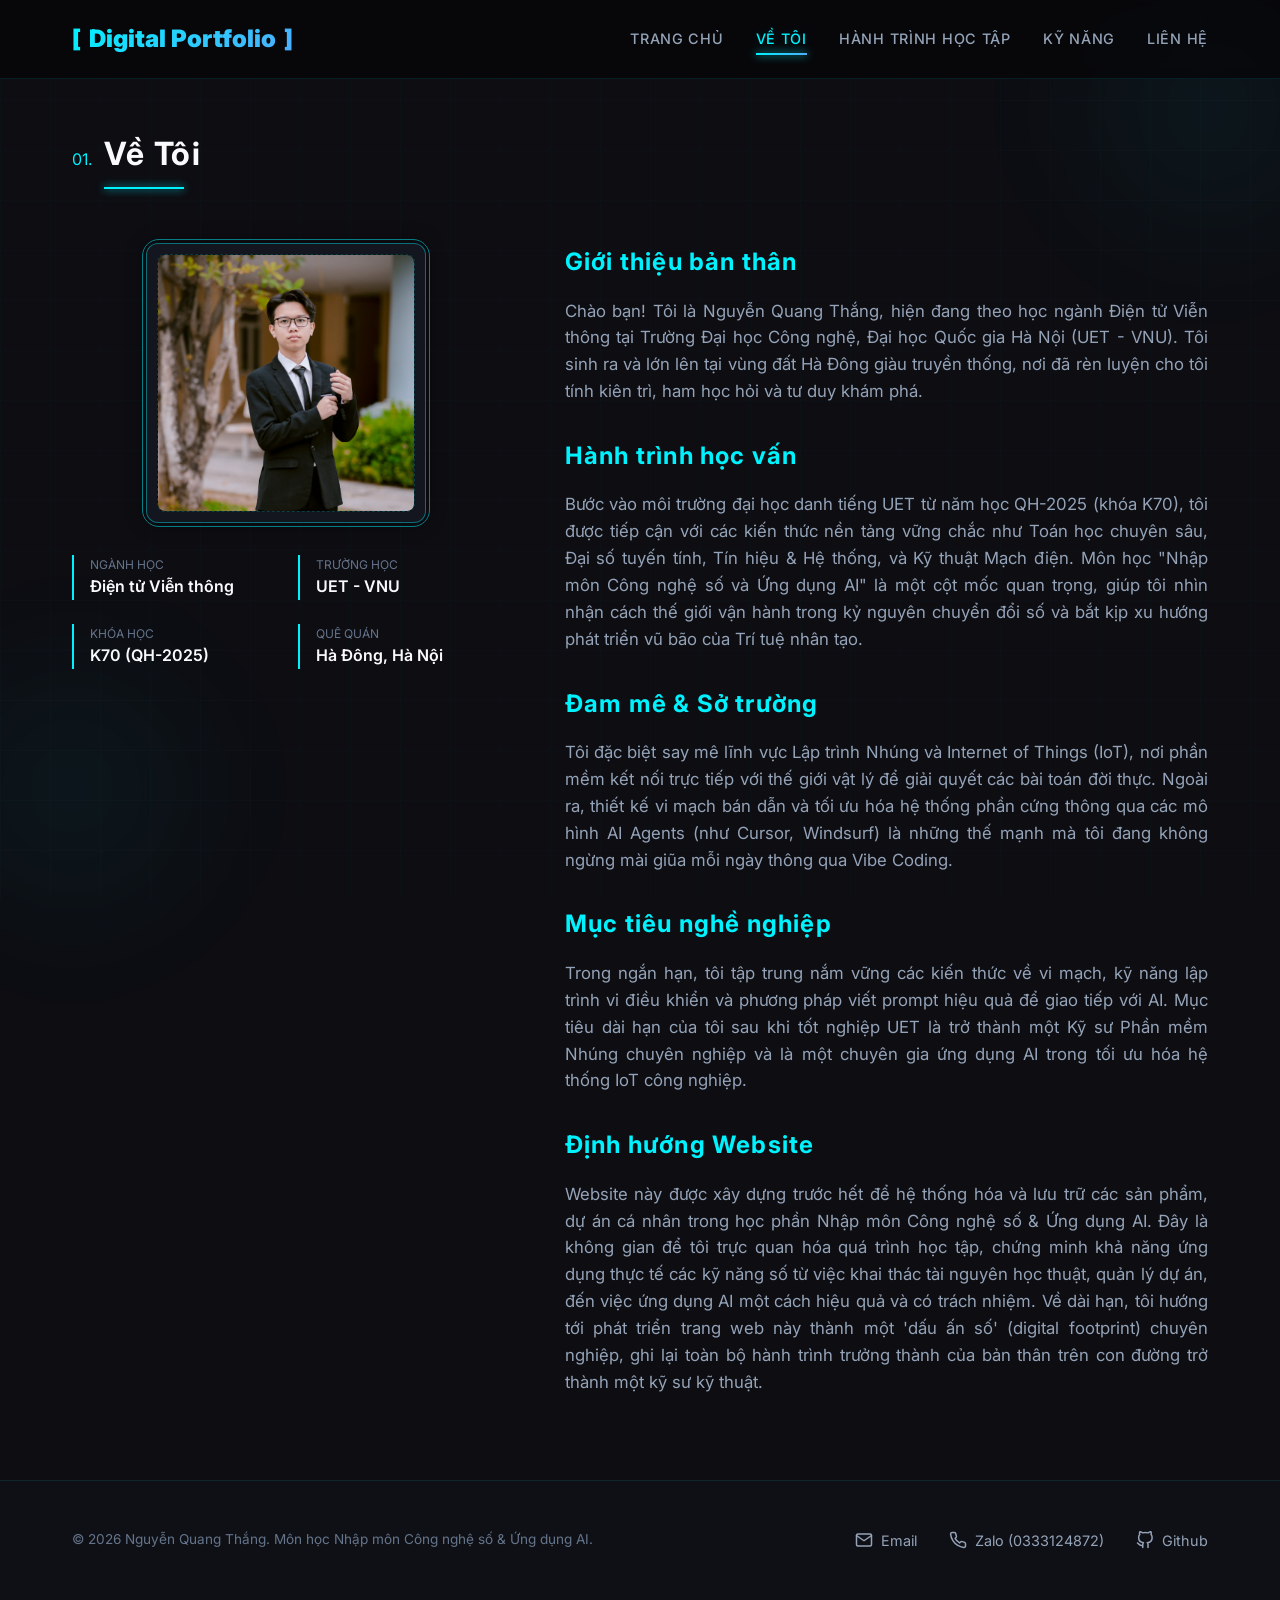
==== commit 19ade27a: "Remake cns layout to SPA dashboard, fix Vietnamese fonts and update navigation" ====
--- a/about.html
+++ b/about.html
@@ -12,6 +12,11 @@
     <meta property="og:title" content="Về Tôi | Digital Portfolio | Nguyễn Quang Thắng">
     <meta property="og:description" content="Thông tin giới thiệu về Nguyễn Quang Thắng - Sinh viên K70 Điện tử Viễn thông Đại học Công nghệ. Hành trình học vấn, đam mê và mục tiêu nghề nghiệp.">
     <meta property="og:image" content="https://via.placeholder.com/1200x630/0f111a/00f2fe?text=Nguyen+Quang+Thang+Portfolio">
+        <!-- Google Fonts -->
+    <link rel="preconnect" href="https://fonts.googleapis.com">
+    <link rel="preconnect" href="https://fonts.gstatic.com" crossorigin>
+    <link href="https://fonts.googleapis.com/css2?family=Inter:wght@300;400;500;600;700&display=swap" rel="stylesheet">
+
     <!-- CSS Style Link -->
     <link rel="stylesheet" href="css/style.css">
 </head>
@@ -100,6 +105,11 @@
                 <p>
                     Trong ngắn hạn, tôi tập trung nắm vững các kiến thức về vi mạch, kỹ năng lập trình vi điều khiển và phương pháp viết prompt hiệu quả để giao tiếp với AI. Mục tiêu dài hạn của tôi sau khi tốt nghiệp UET là trở thành một Kỹ sư Phần mềm Nhúng chuyên nghiệp và là một chuyên gia ứng dụng AI trong tối ưu hóa hệ thống IoT công nghiệp.
                 </p>
+
+                <h3 id="storyWebDirection">Định hướng Website</h3>
+                <p>
+                    Website này được xây dựng trước hết để hệ thống hóa và lưu trữ các sản phẩm, dự án cá nhân trong học phần Nhập môn Công nghệ số & Ứng dụng AI. Đây là không gian để tôi trực quan hóa quá trình học tập, chứng minh khả năng ứng dụng thực tế các kỹ năng số từ việc khai thác tài nguyên học thuật, quản lý dự án, đến việc ứng dụng AI một cách hiệu quả và có trách nhiệm. Về dài hạn, tôi hướng tới phát triển trang web này thành một 'dấu ấn số' (digital footprint) chuyên nghiệp, ghi lại toàn bộ hành trình trưởng thành của bản thân trên con đường trở thành một kỹ sư kỹ thuật.
+                </p>
             </div>
         </div>
     </main>
--- a/css/style.css
+++ b/css/style.css
@@ -6,7 +6,7 @@
 */
 
 /* Google Fonts Import */
-@import url('https://fonts.googleapis.com/css2?family=Orbitron:wght@400;500;700;900&family=Plus+Jakarta+Sans:wght@300;400;500;600;700;800&display=swap');
+@import url('https://fonts.googleapis.com/css2?family=Inter:wght@300;400;500;600;700&display=swap');
 
 /* CSS Variables */
 :root {
@@ -28,8 +28,8 @@
     --text-muted: #94a3b8;
     --text-dark: #64748b;
     
-    --font-heading: 'Orbitron', system-ui, sans-serif;
-    --font-body: 'Plus Jakarta Sans', system-ui, sans-serif;
+    --font-heading: 'Inter', system-ui, sans-serif;
+    --font-body: 'Inter', system-ui, sans-serif;
     
     --transition-fast: 0.2s cubic-bezier(0.4, 0, 0.2, 1);
     --transition-smooth: 0.4s cubic-bezier(0.4, 0, 0.2, 1);
@@ -53,13 +53,23 @@
 body {
     background-color: #0d0d12;
     color: var(--text-main);
-    font-family: var(--font-body);
+    font-family: 'Inter', sans-serif !important;
     line-height: 1.6;
     overflow-x: hidden;
     position: relative;
     display: grid;
     grid-template-rows: auto 1fr auto;
     min-height: 100vh;
+}
+
+/* Ensure typography and elements use Inter and prevent font overrides */
+h1, h2, h3, h4, h5, h6, p, a, button, input {
+    font-family: 'Inter', sans-serif !important;
+}
+
+/* Protect FontAwesome from using Inter font */
+.fas, .fab, .far, .fa-solid, .fa-regular, .fa-brands, .fa {
+    font-family: 'Font Awesome 6 Free', 'Font Awesome 6 Brands', 'FontAwesome', sans-serif !important;
 }
 
 /* Background Cyber Grid Effect */
@@ -165,6 +175,7 @@
     font-weight: 900;
     background: linear-gradient(135deg, var(--primary), var(--secondary));
     -webkit-background-clip: text;
+    background-clip: text;
     -webkit-text-fill-color: transparent;
     display: flex;
     align-items: center;
@@ -280,6 +291,7 @@
 .hero-title span {
     background: linear-gradient(135deg, var(--primary) 0%, var(--secondary) 100%);
     -webkit-background-clip: text;
+    background-clip: text;
     -webkit-text-fill-color: transparent;
     text-shadow: 0 0 40px rgba(0, 242, 254, 0.1);
     position: relative;
